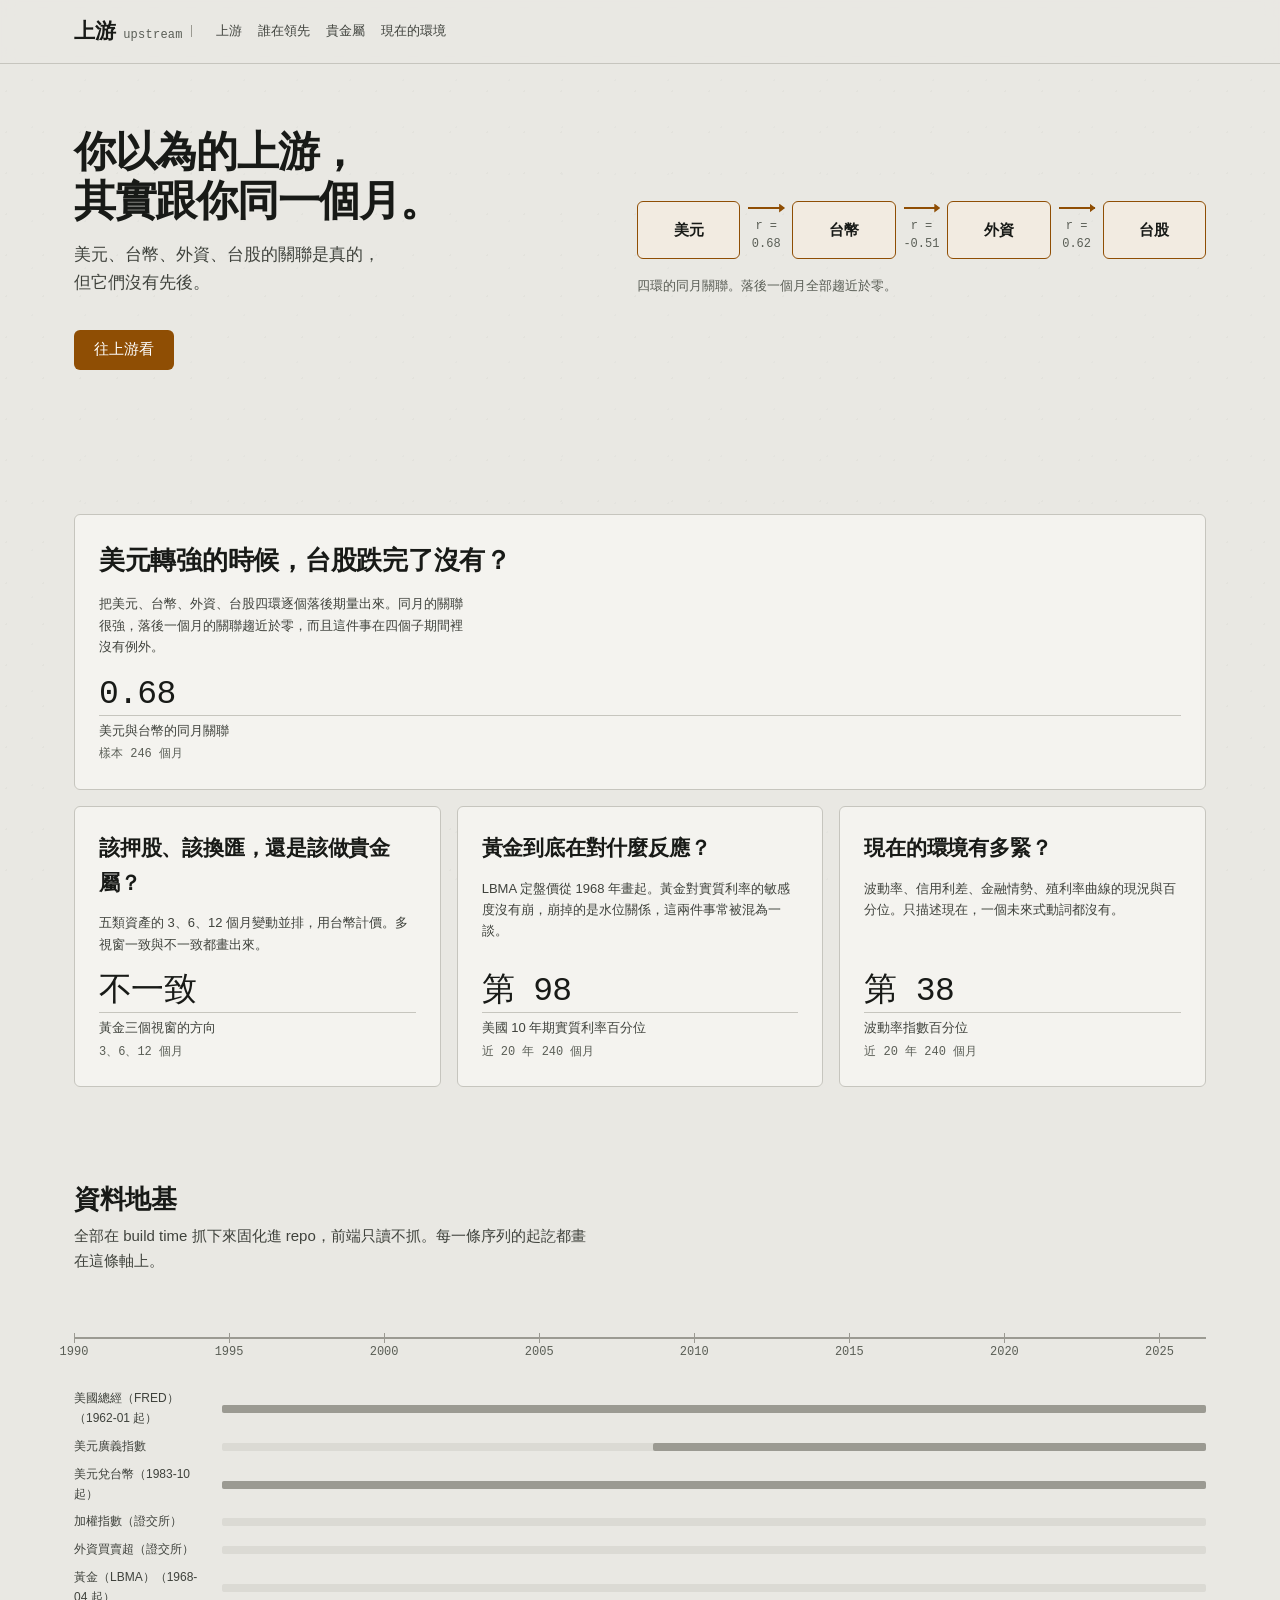
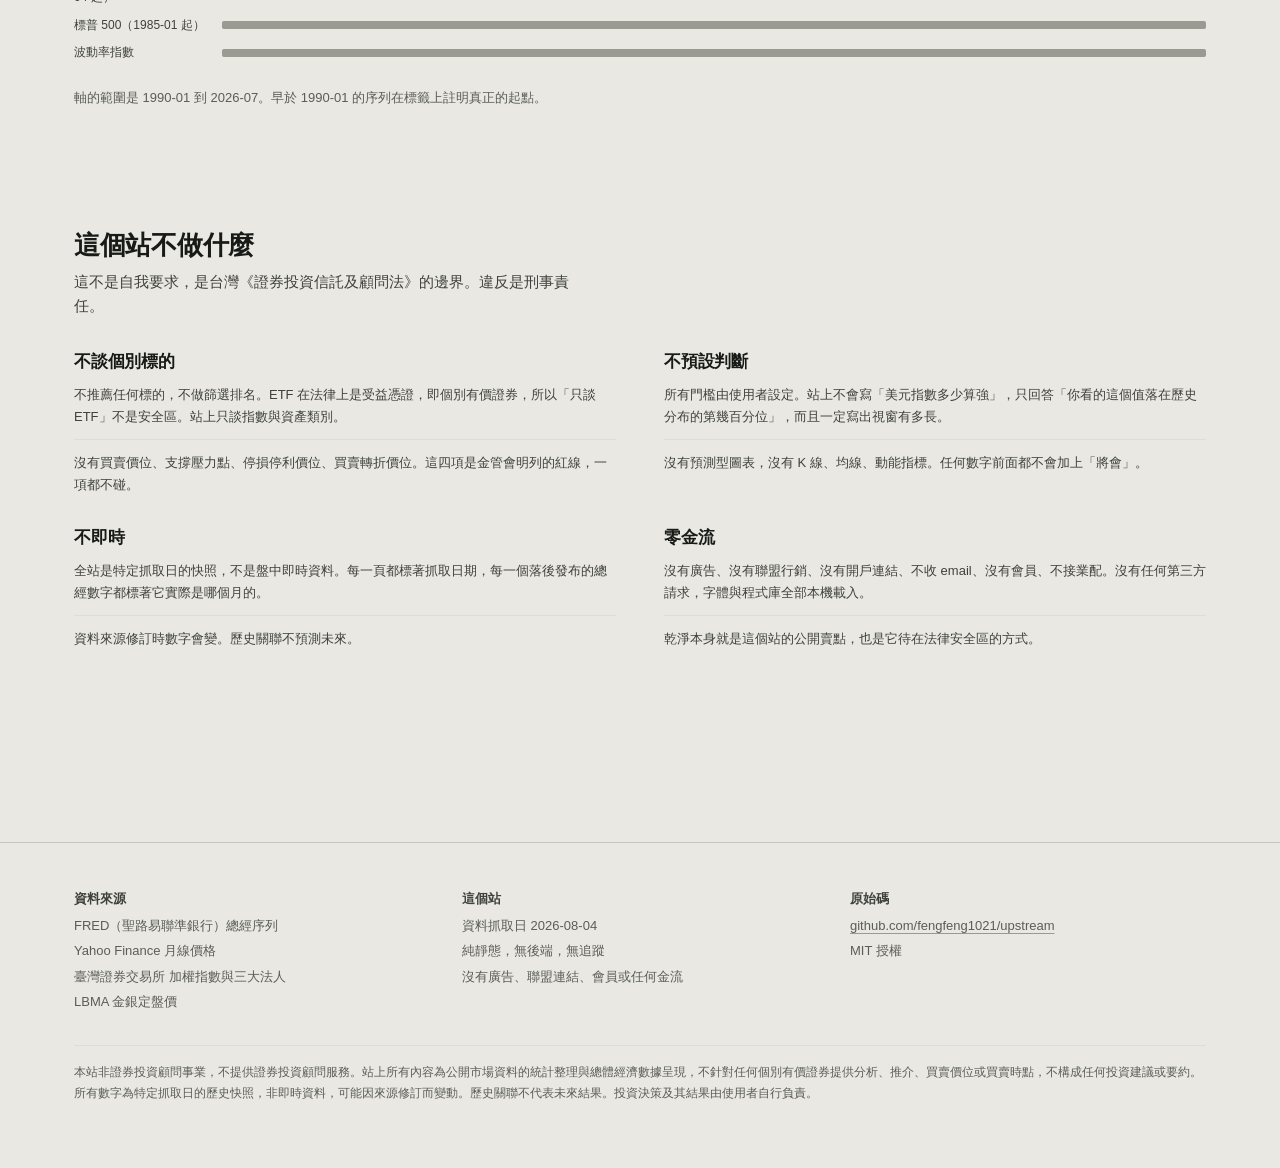
==== index.html @ a477d89d "上游 upstream：把「美元→台幣→外資→台股」這條鏈逐個落後期量出來 散戶每天在講這條因果鏈，但沒有平台把它畫出來過。畫出來之後量到的結果跟直覺相反： 三環的同期關聯都很強且顯著（0.68 / " ====
<!DOCTYPE html>
<html lang="zh-Hant-TW">
<head>
<meta charset="utf-8">
<meta name="viewport" content="width=device-width, initial-scale=1">
<title>上游 · upstream ／ 你以為的上游，其實跟你同一個月</title>
<meta name="description" content="美元、台幣、外資、台股這四環的關聯是真的，但沒有時間差。用 FRED、證交所、LBMA 的公開資料，把每一環逐個落後期量出來。免費、無廣告、無追蹤。">
<link rel="icon" href="favicon.svg" type="image/svg+xml">
<link rel="stylesheet" href="assets/css/tokens.css">
<link rel="stylesheet" href="assets/css/base.css">
<link rel="stylesheet" href="assets/css/components.css">
<link rel="stylesheet" href="assets/css/app.css">
</head>
<body>
<a class="skip-link" href="#main">跳到主要內容</a>
<div id="masthead"></div>

<main id="main">
  <section class="wrap">
    <div class="h-hero__grid">
      <div>
        <h1 class="h-hero__title">你以為的上游，<br>其實跟你同一個月。</h1>
        <p class="h-hero__sub">美元、台幣、外資、台股的關聯是真的，但它們沒有先後。</p>
        <div class="h-hero__cta">
          <a class="u-btn" href="apps/chain/">往上游看</a>
        </div>
      </div>
      <div id="heroChain"></div>
    </div>
  </section>

  <section class="u-sec">
    <div class="wrap">
      <div class="h-bento" id="bento"></div>
    </div>
  </section>

  <section class="u-sec">
    <div class="wrap">
      <div class="u-sec__head">
        <h2 class="u-sec__title">資料地基</h2>
        <p class="u-sec__sub">全部在 build time 抓下來固化進 repo，前端只讀不抓。每一條序列的起訖都畫在這條軸上。</p>
      </div>
      <div class="h-axis u-enter" id="axis"></div>
    </div>
  </section>

  <section class="u-sec">
    <div class="wrap">
      <div class="u-sec__head">
        <h2 class="u-sec__title">這個站不做什麼</h2>
        <p class="u-sec__sub">這不是自我要求，是台灣《證券投資信託及顧問法》的邊界。違反是刑事責任。</p>
      </div>
      <div class="h-rules u-enter">
        <div class="h-rules__group">
          <h3>不談個別標的</h3>
          <p>不推薦任何標的，不做篩選排名。ETF 在法律上是受益憑證，即個別有價證券，所以「只談 ETF」不是安全區。站上只談指數與資產類別。</p>
          <p>沒有買賣價位、支撐壓力點、停損停利價位、買賣轉折價位。這四項是金管會明列的紅線，一項都不碰。</p>
        </div>
        <div class="h-rules__group">
          <h3>不預設判斷</h3>
          <p>所有門檻由使用者設定。站上不會寫「美元指數多少算強」，只回答「你看的這個值落在歷史分布的第幾百分位」，而且一定寫出視窗有多長。</p>
          <p>沒有預測型圖表，沒有 K 線、均線、動能指標。任何數字前面都不會加上「將會」。</p>
        </div>
        <div class="h-rules__group">
          <h3>不即時</h3>
          <p>全站是特定抓取日的快照，不是盤中即時資料。每一頁都標著抓取日期，每一個落後發布的總經數字都標著它實際是哪個月的。</p>
          <p>資料來源修訂時數字會變。歷史關聯不預測未來。</p>
        </div>
        <div class="h-rules__group">
          <h3>零金流</h3>
          <p>沒有廣告、沒有聯盟行銷、沒有開戶連結、不收 email、沒有會員、不接業配。沒有任何第三方請求，字體與程式庫全部本機載入。</p>
          <p>乾淨本身就是這個站的公開賣點，也是它待在法律安全區的方式。</p>
        </div>
      </div>
    </div>
  </section>
</main>

<div id="foot"></div>

<script src="assets/js/vendor/gsap.min.js"></script>
<script src="assets/js/vendor/ScrollTrigger.min.js"></script>
<script type="module" src="assets/js/hub.js"></script>
</body>
</html>
---- assets/css/tokens.css ----
/* 代幣。DESIGN.md §3 的機械化版本。
   所有對比度都用 WCAG 相對亮度算過，數字標在旁邊，不是估的。 */

:root {
  color-scheme: light dark;

  /* 面（乾混凝土） */
  --face:      #E9E8E3;
  --face-2:    #F4F3EF;  /* 抬起的面板 */
  --face-sunk: #DBDAD4;  /* 標尺槽、輸入槽 */

  /* 字 */
  --ink:   #181A17;  /* 對 face 14.28:1 */
  --ink-2: #3F423C;  /* 對 face 8.33:1 */
  --ink-3: #5A5E56;  /* 對 face 5.40:1、face-2 5.97:1、sunk 4.73:1 */

  --rule:        #C6C5BE;  /* 主刻線 */
  --rule-strong: #9B9A92;  /* 長刻線 */
  --rule-faint:  #DEDDD7;  /* 高水位痕 */

  /* 強調（水）。對 face 5.25:1、face-2 5.80:1、sunk 4.60:1；白字壓在上面 6.44:1 */
  --accent:      #8F4E04;
  --accent-hi:   #A75B06;
  --accent-ink:  #FFFFFF;
  --accent-wash: #F0E4D5;

  /* 語意（台灣制：漲紅跌綠）。對 face：up 5.55:1、down 5.38:1 */
  --up:    #B0202A;
  --down:  #0A6B3D;
  --warn:  #8A5300;
  --ghost: #B4B3AB;

  --font-cjk:  "Noto Sans TC", -apple-system, BlinkMacSystemFont, "PingFang TC",
               "Microsoft JhengHei", "Segoe UI", sans-serif;
  --font-mono: "JetBrains Mono", "Roboto Mono", ui-monospace, "SF Mono",
               "Cascadia Mono", Consolas, monospace;

  --t-xs:   0.75rem;
  --t-sm:   0.8125rem;
  --t-base: 0.9375rem;
  --t-md:   1.0625rem;
  --t-lg:   1.3125rem;
  --t-xl:   1.625rem;
  --t-2xl:  2.0625rem;
  --t-3xl:  2.625rem;
  --t-readout: clamp(2.5rem, 7vw, 4.25rem);

  --s-1: 4px;  --s-2: 8px;  --s-3: 12px; --s-4: 16px;
  --s-5: 24px; --s-6: 32px; --s-7: 48px; --s-8: 64px; --s-9: 96px;

  --radius: 6px;    /* 形狀鎖，全站唯一值 */
  --hair: 1px;
  --gauge-w: 28px;
  --tap: 44px;
  --wrap: 1180px;
  --read: 62ch;

  --e-flow: cubic-bezier(0.33, 0, 0.15, 1);
  --e-rise: cubic-bezier(0.22, 1, 0.36, 1);
  --d-fast: 0.18s;
  --d-base: 0.34s;
  --d-slow: 0.6s;
}

@media (prefers-color-scheme: dark) {
  :root {
    --face:      #1A1B18;  /* 濕混凝土 */
    --face-2:    #232420;
    --face-sunk: #111210;

    --ink:   #EFEFEA;  /* 對 face 15.00:1 */
    --ink-2: #B7B9B1;  /* 對 face 8.72:1 */
    --ink-3: #8D9088;  /* 對 face 5.34:1、face-2 4.82:1 */

    --rule:        #33352F;
    --rule-strong: #4F524A;
    --rule-faint:  #262823;

    /* 對 face 8.22:1、face-2 7.42:1；accent-ink 壓在上面 8.40:1 */
    --accent:      #F0A24B;
    --accent-hi:   #FFBC74;
    --accent-ink:  #231604;
    --accent-wash: #3A2A15;

    --up:    #E85C60;  /* 對 face-2 4.56:1 */
    --down:  #34B87A;  /* 對 face-2 6.16:1 */
    --warn:  #D9A23A;
    --ghost: #5C5F57;
  }
}
---- assets/css/base.css ----
/* 基礎層：重置、排版、站頭、頁尾。物件層在 components.css。 */

*, *::before, *::after { box-sizing: border-box; }

html { -webkit-text-size-adjust: 100%; }

body {
  margin: 0;
  background: var(--face);
  color: var(--ink);
  font-family: var(--font-cjk);
  font-size: var(--t-base);
  line-height: 1.65;
  /* 混凝土的骨材質感。極低對比、固定不捲動，只有一層，不吃捲動時的重繪。 */
  background-image:
    radial-gradient(circle at 17% 23%, color-mix(in srgb, var(--ink) 3%, transparent) 0 1px, transparent 1px),
    radial-gradient(circle at 61% 71%, color-mix(in srgb, var(--ink) 2%, transparent) 0 1px, transparent 1px);
  background-size: 37px 41px, 53px 47px;
  background-attachment: fixed;
}

h1, h2, h3, h4 { margin: 0; font-weight: 700; line-height: 1.25; letter-spacing: -0.01em; }
p { margin: 0; }
ul, ol { margin: 0; padding: 0; list-style: none; }

/* 數字一律 mono 且對齊到同一條格線。同一欄的數字必須能直接比大小，
   否則眼睛要重新對焦，那就不是儀器了。 */
.mono, .u-num {
  font-family: var(--font-mono);
  font-variant-numeric: tabular-nums;
  font-feature-settings: "tnum" 1;
}

a { color: inherit; text-decoration-color: var(--rule-strong); text-underline-offset: 3px; }
a:hover { text-decoration-color: var(--accent); }

:focus-visible {
  outline: 2px solid var(--accent);
  outline-offset: 2px;
  border-radius: var(--radius);
}

.wrap { width: 100%; max-width: var(--wrap); margin: 0 auto; padding: 0 var(--s-5); }
@media (max-width: 767px) { .wrap { padding: 0 var(--s-4); } }

.read { max-width: var(--read); }

.skip-link {
  position: absolute; left: var(--s-4); top: calc(var(--s-4) * -4);
  background: var(--accent); color: var(--accent-ink);
  padding: var(--s-2) var(--s-4); border-radius: var(--radius);
  z-index: 50; transition: top var(--d-fast);
}
.skip-link:focus { top: var(--s-4); }

/* ── 站頭 ─────────────────────────────────────────────────────────────────
   桌機 64px 單行。站頭不賣東西：沒有 logo 圖形、沒有 CTA、沒有圖示。 */

.u-masthead {
  position: sticky; top: 0; z-index: 20;
  height: 64px;
  display: flex; align-items: center; gap: var(--s-5);
  background: color-mix(in srgb, var(--face) 92%, transparent);
  backdrop-filter: blur(8px);
  border-bottom: var(--hair) solid var(--rule);
}
.u-masthead__inner {
  width: 100%; max-width: var(--wrap); margin: 0 auto; padding: 0 var(--s-5);
  display: flex; align-items: center; gap: var(--s-5);
}
.u-masthead__brand {
  display: inline-flex; align-items: baseline; gap: var(--s-2);
  font-size: var(--t-lg); font-weight: 900; letter-spacing: -0.02em;
  text-decoration: none; white-space: nowrap;
}
.u-masthead__brand::after {
  content: ""; width: var(--hair); height: 12px; background: var(--rule-strong);
  align-self: center;
}
.u-masthead__latin {
  font-family: var(--font-mono); font-size: var(--t-xs); font-weight: 400;
  color: var(--ink-3); letter-spacing: 0.02em;
}
.u-masthead__nav { display: flex; gap: var(--s-4); flex: 1; min-width: 0; }
.u-masthead__link {
  font-size: var(--t-sm); color: var(--ink-2); text-decoration: none;
  padding: var(--s-2) 0; border-bottom: 2px solid transparent; white-space: nowrap;
}
.u-masthead__link:hover { color: var(--ink); }
.u-masthead__link[aria-current="page"] { color: var(--ink); border-bottom-color: var(--accent); }
.u-masthead__stamp {
  font-family: var(--font-mono); font-size: var(--t-xs); color: var(--ink-3);
  white-space: nowrap; margin-left: auto;
}

@media (max-width: 767px) {
  .u-masthead { height: 56px; }
  .u-masthead__inner { padding: 0 var(--s-4); gap: var(--s-3); }
  .u-masthead__nav {
    overflow-x: auto; scroll-snap-type: x mandatory;
    -ms-overflow-style: none; scrollbar-width: none;
    gap: var(--s-3);
  }
  .u-masthead__nav::-webkit-scrollbar { display: none; }
  .u-masthead__link { scroll-snap-align: start; }
  .u-masthead__stamp { display: none; }
}

/* ── 頁尾 ─────────────────────────────────────────────────────────────── */

.u-foot {
  margin-top: var(--s-9);
  border-top: var(--hair) solid var(--rule);
  padding: var(--s-7) 0 var(--s-8);
  font-size: var(--t-sm); color: var(--ink-3);
}
.u-foot__cols {
  display: grid; grid-template-columns: repeat(3, 1fr); gap: var(--s-6);
}
.u-foot h2 { font-size: var(--t-sm); color: var(--ink-2); margin-bottom: var(--s-2); font-weight: 700; }
.u-foot li + li { margin-top: var(--s-1); }
.u-foot__legal {
  margin-top: var(--s-6); padding-top: var(--s-4);
  border-top: var(--hair) solid var(--rule-faint);
  font-size: var(--t-xs); line-height: 1.75;
}
@media (max-width: 767px) { .u-foot__cols { grid-template-columns: 1fr; gap: var(--s-5); } }

/* 區塊節奏 */
.u-sec { padding: var(--s-9) 0; }
.u-sec + .u-sec { padding-top: 0; }
.u-sec__head { margin-bottom: var(--s-6); }
.u-sec__title { font-size: var(--t-xl); }
.u-sec__sub { margin-top: var(--s-2); color: var(--ink-2); max-width: var(--read); }
@media (max-width: 767px) { .u-sec { padding: var(--s-7) 0; } }

/* 進場動效的初始態。JS 沒跑（或 GSAP 載入失敗）時，這些內容必須照樣看得見，
   所以初始態寫在 .js-anim 底下，由 JS 自己加上去。 */
.js-anim .u-enter { opacity: 0; }
@media (prefers-reduced-motion: reduce) {
  .js-anim .u-enter { opacity: 1; }
}
---- assets/css/components.css ----
/* 物件層。DESIGN.md §4 的機械化版本，一個物件一個區塊，順序與文件相同。 */

/* ── 4.2 .u-gauge 水位標尺 ────────────────────────────────────────────────
   招牌元素。痕跡是資料不是裝飾：每一道橫線是一個真實的歷史觀測，
   疏密就是分布密度。240 個觀測不生 240 個 div，痕跡走 <canvas>。 */

.u-gauge { display: flex; gap: var(--s-3); align-items: stretch; }

.u-gauge__well {
  position: relative;
  width: var(--gauge-w);
  flex: none;
  background: var(--face-sunk);
  border: var(--hair) solid var(--rule);
  border-radius: var(--radius);
  overflow: hidden;
}
.u-gauge--sm .u-gauge__well { height: 64px; }
.u-gauge--md .u-gauge__well { height: 140px; }
.u-gauge--lg .u-gauge__well { height: 260px; width: 40px; }

.u-gauge__marks { position: absolute; inset: 0; width: 100%; height: 100%; display: block; }

/* 現在的水位。左端的實心三角用 clip-path 畫，不是 SVG 圖示。 */
.u-gauge__now {
  position: absolute; left: -3px; right: -3px;
  height: 3px; background: var(--accent);
  transform-origin: center;
}
.u-gauge__now::before {
  content: ""; position: absolute; left: 0; top: 50%;
  width: 5px; height: 9px; margin-top: -4.5px;
  background: var(--accent);
  clip-path: polygon(0 0, 100% 50%, 0 100%);
}
.u-gauge:hover .u-gauge__now,
.u-gauge:focus-within .u-gauge__now { background: var(--accent-hi); }
.u-gauge:hover .u-gauge__now::before,
.u-gauge:focus-within .u-gauge__now::before { background: var(--accent-hi); }

/* 視窗不一致時畫第二條。虛線，因為它是「另一個口徑」而不是另一個值。 */
.u-gauge__now--alt {
  height: 0; border-top: 2px dashed var(--accent);
  background: none; opacity: 0.75;
}
.u-gauge__now--alt::before { display: none; }

.u-gauge__label { display: flex; flex-direction: column; justify-content: center; min-width: 0; }
.u-gauge__value {
  font-family: var(--font-mono); font-variant-numeric: tabular-nums;
  font-size: var(--t-lg); font-weight: 500; line-height: 1.2;
}
.u-gauge__unit { font-size: var(--t-sm); color: var(--ink-2); margin-left: 2px; }
.u-gauge__name { font-size: var(--t-sm); color: var(--ink-2); margin-top: 2px; }
/* 第二行永遠存在：百分位一定跟視窗寫在一起（DESIGN.md §1.3 元件契約）。 */
.u-gauge__pct {
  font-family: var(--font-mono); font-size: var(--t-xs); color: var(--ink-3);
  margin-top: 2px; line-height: 1.5;
}
.u-gauge__short { font-size: var(--t-xs); color: var(--ink-3); line-height: 1.55; }

/* ── 4.3 .u-chain 傳導鏈 ──────────────────────────────────────────────── */

/* 四個節點交錯三條連線＝七欄。模板寫在 CSS 而不是由 JS 設 inline style，
   否則 inline 會蓋掉下面的手機斷點，鏈就永遠轉不成垂直。 */
.u-chain {
  display: grid;
  grid-template-columns:
    minmax(0, 1fr) minmax(48px, 0.5fr)
    minmax(0, 1fr) minmax(48px, 0.5fr)
    minmax(0, 1fr) minmax(48px, 0.5fr)
    minmax(0, 1fr);
  gap: 0;
  align-items: start;
}
.u-chain__node {
  position: relative;
  padding: var(--s-4);
  background: var(--face-2);
  border: var(--hair) solid var(--rule);
  border-radius: var(--radius);
  transition: border-color var(--d-fast), background var(--d-fast);
}
.u-chain__node[data-active="true"] {
  border-color: var(--accent);
  background: color-mix(in srgb, var(--accent-wash) 55%, var(--face-2));
}
.u-chain__title { font-size: var(--t-sm); font-weight: 700; margin-bottom: var(--s-3); }
.u-chain__note { font-size: var(--t-xs); color: var(--ink-3); margin-top: var(--s-2); line-height: 1.5; }

/* 連線。實線＝同期關聯顯著；虛線＝這段期間量不到。
   斷線不是錯誤狀態，它跟通的線同樣顯眼、同樣字級。 */
.u-chain__link {
  position: relative;
  align-self: center;
  min-height: 2px;
  display: flex; flex-direction: column; align-items: center; justify-content: center;
  padding: 0 var(--s-2);
}
.u-chain__wire {
  position: relative; width: 100%; height: 2px; background: var(--rule-strong);
}
.u-chain__link[data-weak="true"] .u-chain__wire {
  height: 0; background: none; border-top: 2px dashed var(--ghost);
}
.u-chain__wire::after {
  content: ""; position: absolute; right: -1px; top: 50%;
  width: 6px; height: 9px; margin-top: -4.5px; background: var(--rule-strong);
  clip-path: polygon(0 0, 100% 50%, 0 100%);
}
.u-chain__link[data-weak="true"] .u-chain__wire::after { background: var(--ghost); }
/* 通電：整條線在「同時亮」模式下一起變成 accent */
.u-chain__wire[data-live="true"] { background: var(--accent); }
.u-chain__wire[data-live="true"]::after { background: var(--accent); }

/* 光點。只動 transform，不動 left。 */
.u-chain__spark {
  position: absolute; left: 0; top: 50%;
  width: 8px; height: 8px; margin-top: -4px; margin-left: -4px;
  background: var(--accent); border-radius: var(--radius);
  opacity: 0;
}
.u-chain__meta {
  font-family: var(--font-mono); font-size: var(--t-xs); color: var(--ink-3);
  margin-top: var(--s-2); text-align: center; line-height: 1.5;
}
.u-chain__link[data-weak="true"] .u-chain__meta { color: var(--ink-2); }

/* 手機：水平四節點轉成垂直。水本來就往下流，這個轉向是免費的。 */
@media (max-width: 767px) {
  .u-chain { grid-template-columns: 1fr; }
  .u-chain__link { min-height: 56px; padding: var(--s-2) 0; width: 100%; }
  .u-chain__wire { width: 2px; height: 100%; min-height: 40px; }
  .u-chain__link[data-weak="true"] .u-chain__wire {
    width: 0; height: 100%; border-top: none; border-left: 2px dashed var(--ghost);
  }
  .u-chain__wire::after {
    right: auto; bottom: -1px; top: auto; left: 50%;
    width: 9px; height: 6px; margin: 0 0 0 -4.5px;
    clip-path: polygon(0 0, 100% 0, 50% 100%);
  }
}

/* ── 4.4 .u-readout 讀數 ──────────────────────────────────────────────── */

.u-readout { display: flex; flex-direction: column; gap: var(--s-2); }
.u-readout__row { display: flex; align-items: baseline; gap: var(--s-2); width: fit-content; }
.u-readout__num {
  font-family: var(--font-mono); font-variant-numeric: tabular-nums;
  font-size: var(--t-readout); font-weight: 500; line-height: 1; letter-spacing: -0.02em;
}
.u-readout__unit { font-size: var(--t-lg); color: var(--ink-2); }
.u-readout__rule { height: var(--hair); background: var(--rule); width: 100%; }
.u-readout__what { font-size: var(--t-sm); color: var(--ink-2); }
/* 第二行是樣本數與資料月份，不可省略。 */
.u-readout__basis { font-family: var(--font-mono); font-size: var(--t-xs); color: var(--ink-3); }
.is-up { color: var(--up); }
.is-down { color: var(--down); }

/* ── 4.5 .u-windows 多視窗比對 ───────────────────────────────────────────
   三個視窗共用同一條基線與同一把尺，否則不能並排比較。 */

.u-windows { display: flex; flex-direction: column; gap: var(--s-3); }
.u-windows__row { display: grid; grid-template-columns: 4.5rem 1fr; gap: var(--s-3); align-items: center; }
.u-windows__lab { font-family: var(--font-mono); font-size: var(--t-xs); color: var(--ink-3); }
.u-windows__track {
  position: relative; height: 14px; background: var(--face-sunk);
  border-radius: var(--radius); overflow: hidden;
}
/* 中線＝0%。長條從中線往左（跌）或往右（漲）長。
   不畫填滿的進度條軌道：這是有正負的變動量，不是進度。 */
.u-windows__zero {
  position: absolute; left: 50%; top: 0; bottom: 0; width: var(--hair);
  background: var(--rule-strong);
}
.u-windows__bar {
  position: absolute; top: 3px; bottom: 3px;
  border-radius: 2px; transform-origin: left center;
}
.u-windows__bar[data-dir="up"] { background: var(--up); }
.u-windows__bar[data-dir="down"] { background: var(--down); }
.u-windows__val {
  font-family: var(--font-mono); font-variant-numeric: tabular-nums;
  font-size: var(--t-sm); text-align: right; min-width: 4.5rem;
}
.u-windows__verdict { font-size: var(--t-sm); color: var(--ink-2); margin-top: var(--s-1); }

/* ── 4.6 .u-dial 參數旋鈕 ─────────────────────────────────────────────── */

.u-dial { display: flex; flex-direction: column; gap: var(--s-2); }
.u-dial__lab { font-size: var(--t-sm); color: var(--ink-2); }
.u-dial__opts {
  display: flex; flex-wrap: wrap; gap: var(--s-1);
  background: var(--face-sunk); padding: var(--s-1);
  border-radius: var(--radius); width: fit-content;
}
.u-dial__opt {
  font-family: var(--font-mono); font-size: var(--t-sm);
  padding: var(--s-2) var(--s-3); min-height: 32px;
  background: none; border: none; border-radius: var(--radius);
  color: var(--ink-2); cursor: pointer; white-space: nowrap;
}
.u-dial__opt:hover { color: var(--ink); }
.u-dial__opt[aria-pressed="true"] { background: var(--accent); color: var(--accent-ink); }
.u-dial__opt[aria-disabled="true"] { color: var(--ghost); cursor: not-allowed; }
.u-dial__note { font-size: var(--t-xs); color: var(--ink-3); }

/* ── 4.7 .u-verdict 判讀 ──────────────────────────────────────────────── */

.u-verdict {
  display: flex; flex-direction: column; gap: var(--s-3);
  padding: var(--s-5); background: var(--face-2);
  border: var(--hair) solid var(--rule); border-radius: var(--radius);
}
.u-verdict__line { font-size: var(--t-md); line-height: 1.7; }
.u-verdict__tag { color: var(--ink-3); font-weight: 700; }
/* 【邊界】永遠存在，不可被使用者關閉。 */
.u-verdict__line--edge { font-size: var(--t-sm); color: var(--ink-3); line-height: 1.65; }

/* ── 4.8 .u-datestamp 抓取日戳 ───────────────────────────────────────── */

.u-datestamp {
  display: inline-flex; align-items: center; gap: var(--s-2);
  font-family: var(--font-mono); font-size: var(--t-xs); color: var(--ink-3);
}
.u-datestamp::before { content: ""; width: 8px; height: var(--hair); background: var(--rule-strong); }

/* ── 4.9 狀態組 ──────────────────────────────────────────────────────── */

.u-skel { background: var(--face-sunk); border-radius: var(--radius); }
.u-error {
  border-left: 3px solid var(--warn); padding: var(--s-4) var(--s-5);
  background: var(--face-2); border-radius: var(--radius);
}
.u-error h2 { font-size: var(--t-md); margin-bottom: var(--s-2); }
.u-note { font-size: var(--t-sm); color: var(--ink-3); line-height: 1.7; }
.u-stale { color: var(--warn); }

/* ── 4.10 按鈕 ───────────────────────────────────────────────────────── */

.u-btn {
  display: inline-flex; align-items: center; justify-content: center;
  height: 40px; padding: 0 20px;
  background: var(--accent); color: var(--accent-ink);
  border: none; border-radius: var(--radius);
  font-family: var(--font-cjk); font-size: var(--t-base); font-weight: 500;
  cursor: pointer; text-decoration: none; white-space: nowrap;
}
.u-btn:hover { background: var(--accent-hi); }
.u-btn:active { transform: translateY(1px); }
.u-btn--ghost {
  background: none; color: var(--ink);
  border: var(--hair) solid var(--rule-strong);
}
.u-btn--ghost:hover { background: var(--face-2); border-color: var(--ink-3); }

/* 兩段切換。這是工具 1 的產品本體，所以尺寸跟主按鈕同級，不是小開關。 */
.u-switch {
  display: inline-flex; gap: var(--s-1);
  background: var(--face-sunk); padding: var(--s-1); border-radius: var(--radius);
}
.u-switch__opt {
  height: 40px; padding: 0 var(--s-5);
  background: none; border: none; border-radius: var(--radius);
  font-family: var(--font-cjk); font-size: var(--t-base); font-weight: 500;
  color: var(--ink-2); cursor: pointer; white-space: nowrap;
}
.u-switch__opt[aria-pressed="true"] { background: var(--accent); color: var(--accent-ink); }
.u-switch__opt:not([aria-pressed="true"]):hover { color: var(--ink); }

/* ── 面板與表格 ─────────────────────────────────────────────────────── */

.u-panel {
  background: var(--face-2);
  border: var(--hair) solid var(--rule);
  border-radius: var(--radius);
  padding: var(--s-5);
}
.u-panel__head {
  display: flex; align-items: baseline; justify-content: space-between;
  gap: var(--s-3); margin-bottom: var(--s-4);
}
.u-panel__title { font-size: var(--t-md); font-weight: 700; }

/* 關聯矩陣。落後期的欄位是這一頁的主角，不會因為不好看就藏起來。 */
.u-matrix { width: 100%; border-collapse: collapse; font-family: var(--font-mono); font-size: var(--t-sm); }
.u-matrix th, .u-matrix td { padding: var(--s-2) var(--s-3); text-align: right; white-space: nowrap; }
.u-matrix th:first-child, .u-matrix td:first-child { text-align: left; font-family: var(--font-cjk); }
.u-matrix thead th {
  font-weight: 500; color: var(--ink-3); font-size: var(--t-xs);
  border-bottom: var(--hair) solid var(--rule);
}
.u-matrix tbody tr + tr td { border-top: var(--hair) solid var(--rule-faint); }
.u-matrix td[data-sig="true"] { color: var(--ink); font-weight: 500; }
.u-matrix td[data-sig="false"] { color: var(--ink-3); }
.u-matrix col[data-hl="true"], .u-matrix td[data-hl="true"], .u-matrix th[data-hl="true"] {
  background: color-mix(in srgb, var(--accent-wash) 60%, transparent);
}
.u-matrix__wrap { overflow-x: auto; }

@media (max-width: 767px) {
  .u-panel { padding: var(--s-4); }
  .u-windows__row { grid-template-columns: 3.5rem 1fr; }
}
---- assets/css/app.css ----
/* 各工具頁的版面。物件本身在 components.css，這裡只放「這些物件怎麼排」。 */

/* 首屏。左文右戳，非置中（taste 反置中偏誤）。文字元素三個：標題、副標、資料日。 */
.a-hero { padding-top: var(--s-7); }
.a-hero__grid {
  display: grid; grid-template-columns: minmax(0, 1fr) auto;
  gap: var(--s-5); align-items: start;
}
.a-hero__title {
  font-size: clamp(1.9rem, 5vw, var(--t-3xl));
  letter-spacing: -0.03em; line-height: 1.18;
}
.a-hero__sub { margin-top: var(--s-4); color: var(--ink-2); font-size: var(--t-md); }
.a-hero__stamp { padding-top: var(--s-2); }
@media (max-width: 767px) {
  .a-hero__grid { grid-template-columns: 1fr; }
  .a-hero__stamp { padding-top: 0; }
}

/* 鏈的節點讀數 */
.a-chain__val { font-size: var(--t-xl); font-weight: 500; line-height: 1.2; }

/* 切換列。這是工具 1 的產品本體，所以它自己一行、置左、跟主按鈕同尺寸。 */
.a-switchbar {
  margin-top: var(--s-6);
  display: flex; flex-wrap: wrap; align-items: center; gap: var(--s-4);
}
.a-switchbar__note { color: var(--ink-2); font-size: var(--t-sm); max-width: 46ch; }

/* 兩欄：主件在左、控制與判讀在右。行動版塌成單欄。 */
.a-two {
  display: grid; grid-template-columns: minmax(0, 1.55fr) minmax(0, 1fr);
  gap: var(--s-6); align-items: start;
}
.a-side { display: flex; flex-direction: column; gap: var(--s-5); }
@media (max-width: 1023px) { .a-two { grid-template-columns: 1fr; } }

/* 四環水位。四格等寬，行動版兩欄再塌成一欄。 */
.a-levels {
  display: grid; grid-template-columns: repeat(4, minmax(0, 1fr)); gap: var(--s-5);
}
.a-level {
  padding: var(--s-4);
  background: var(--face-2);
  border: var(--hair) solid var(--rule);
  border-radius: var(--radius);
}
.a-level__name { font-size: var(--t-sm); color: var(--ink-2); margin-bottom: var(--s-3); font-weight: 500; }
@media (max-width: 1023px) { .a-levels { grid-template-columns: repeat(2, minmax(0, 1fr)); } }
@media (max-width: 560px) { .a-levels { grid-template-columns: 1fr; } }

/* 中樞：不對稱 bento，恰好 4 格（1 大 + 3 小）。格數等於內容數，沒有空格。 */
.h-bento {
  display: grid; gap: var(--s-4);
  grid-template-columns: repeat(3, minmax(0, 1fr));
}
.h-bento__cell {
  display: flex; flex-direction: column; gap: var(--s-3);
  padding: var(--s-5);
  background: var(--face-2);
  border: var(--hair) solid var(--rule);
  border-radius: var(--radius);
  text-decoration: none;
}
.h-bento__cell:hover { border-color: var(--ink-3); }
.h-bento__cell:first-child { grid-column: span 3; }
.h-bento__q { font-size: var(--t-lg); font-weight: 700; letter-spacing: -0.01em; }
.h-bento__cell:first-child .h-bento__q { font-size: var(--t-xl); }
.h-bento__body { color: var(--ink-2); font-size: var(--t-sm); max-width: 52ch; }
/* 中樞的讀數是佐證不是主角，所以降到 --t-2xl。
   工具頁裡的 .u-readout 才用 --t-readout（那裡它是儀器的臉）。 */
.h-bento__read { margin-top: auto; padding-top: var(--s-2); }
.h-bento__read .u-readout__num { font-size: var(--t-2xl); }
.h-bento__read .u-readout { gap: var(--s-1); }
@media (max-width: 900px) {
  .h-bento { grid-template-columns: 1fr; }
  .h-bento__cell:first-child { grid-column: span 1; }
}

/* 中樞首屏：左文右鏈。
   不用 min-height: 100dvh 撐滿：桌機上那樣會在內容底下留一大塊死白，
   讀者第一眼看到的是空氣而不是東西。改成內容自然高度加上一段留白，
   375×667 仍然要能完整看到標題、副標與 CTA（§8）。 */
.h-hero__grid {
  display: grid; grid-template-columns: minmax(0, 0.95fr) minmax(0, 1.05fr);
  gap: var(--s-7); align-items: center;
  padding: var(--s-8) 0 var(--s-7);
}
.h-hero__title { font-size: clamp(2rem, 5.4vw, var(--t-3xl)); letter-spacing: -0.03em; line-height: 1.16; }
.h-hero__sub { margin-top: var(--s-4); color: var(--ink-2); font-size: var(--t-md); max-width: 34ch; }
.h-hero__cta { margin-top: var(--s-6); display: flex; gap: var(--s-3); flex-wrap: wrap; }
@media (max-width: 900px) {
  .h-hero__grid { grid-template-columns: 1fr; min-height: 0; gap: var(--s-6); padding-top: var(--s-4); }
}

/* 資料地基：滿版單軌時間尺 */
.h-axis { position: relative; padding: var(--s-6) 0 var(--s-5); }
.h-axis__line { height: 2px; background: var(--rule-strong); position: relative; }
.h-axis__tick { position: absolute; top: -4px; width: var(--hair); height: 10px; background: var(--rule-strong); }
.h-axis__labs { position: relative; height: 18px; }
.h-axis__lab {
  position: absolute; top: 4px; transform: translateX(-50%);
  font-family: var(--font-mono); font-size: var(--t-xs); color: var(--ink-3); white-space: nowrap;
}
.h-axis__rows { margin-top: var(--s-6); display: flex; flex-direction: column; gap: var(--s-2); }
.h-axis__row { display: grid; grid-template-columns: 8.5rem 1fr; gap: var(--s-3); align-items: center; }
.h-axis__name { font-size: var(--t-xs); color: var(--ink-2); }
.h-axis__bar { position: relative; height: 8px; background: var(--face-sunk); border-radius: 2px; }
.h-axis__span { position: absolute; top: 0; bottom: 0; background: var(--rule-strong); border-radius: 2px; }
@media (max-width: 767px) { .h-axis__row { grid-template-columns: 6rem 1fr; } }

/* 不做什麼：兩欄分組，稀疏分隔 */
.h-rules { display: grid; grid-template-columns: repeat(2, minmax(0, 1fr)); gap: var(--s-6) var(--s-7); }
.h-rules__group + .h-rules__group { }
.h-rules__group h3 { font-size: var(--t-md); margin-bottom: var(--s-3); }
.h-rules__group p { color: var(--ink-2); font-size: var(--t-sm); }
.h-rules__group p + p { margin-top: var(--s-3); padding-top: var(--s-3); border-top: var(--hair) solid var(--rule-faint); }
@media (max-width: 767px) { .h-rules { grid-template-columns: 1fr; gap: var(--s-5); } }

/* 中樞首屏的鏈。不放讀數：首屏要講的是「它們一起動」的形狀，不是數字。 */
.h-chain .u-chain__node { padding: var(--s-4) var(--s-3); text-align: center; }
.h-chain .u-chain__title { margin-bottom: 0; font-size: var(--t-base); }
.h-chain__cap { margin-top: var(--s-4); font-size: var(--t-sm); color: var(--ink-3); }
@media (max-width: 767px) {
  .h-chain .u-chain__node { padding: var(--s-3); }
}

/* 工具 2 ／ 誰在領先 */
.a-controls { margin-bottom: var(--s-6); }
.a-board { display: flex; flex-direction: column; gap: var(--s-7); }
.a-group__head { margin-bottom: var(--s-4); padding-bottom: var(--s-3); border-bottom: var(--hair) solid var(--rule); }
.a-group__name { font-size: var(--t-lg); }
.a-group__role { margin-top: var(--s-1); color: var(--ink-3); font-size: var(--t-sm); max-width: var(--read); }
.a-group__list { display: grid; grid-template-columns: repeat(2, minmax(0, 1fr)); gap: var(--s-5) var(--s-7); }
.a-asset__head { display: flex; align-items: baseline; justify-content: space-between; gap: var(--s-3); margin-bottom: var(--s-2); }
.a-asset__name { font-size: var(--t-base); font-weight: 500; }
.a-asset__flag { font-size: var(--t-xs); color: var(--ink-3); font-family: var(--font-mono); }
.a-asset__flag.is-agree { color: var(--ink-2); }
@media (max-width: 900px) { .a-group__list { grid-template-columns: 1fr; gap: var(--s-5); } }

/* 工具 3 ／ 貴金屬 */
.a-scatter { width: 100%; display: block; border-radius: var(--radius); background: var(--face-sunk); }
.u-matrix tr[data-cur="true"] td { background: color-mix(in srgb, var(--accent-wash) 55%, transparent); }

/* 工具 4 ／ 現在的環境 */
.a-notes { margin-top: var(--s-6); display: grid; grid-template-columns: repeat(4, minmax(0,1fr)); gap: var(--s-5); }
.a-note__name { font-size: var(--t-sm); font-weight: 700; margin-bottom: var(--s-2); }
@media (max-width: 1023px) { .a-notes { grid-template-columns: repeat(2, minmax(0,1fr)); } }
@media (max-width: 560px) { .a-notes { grid-template-columns: 1fr; } }
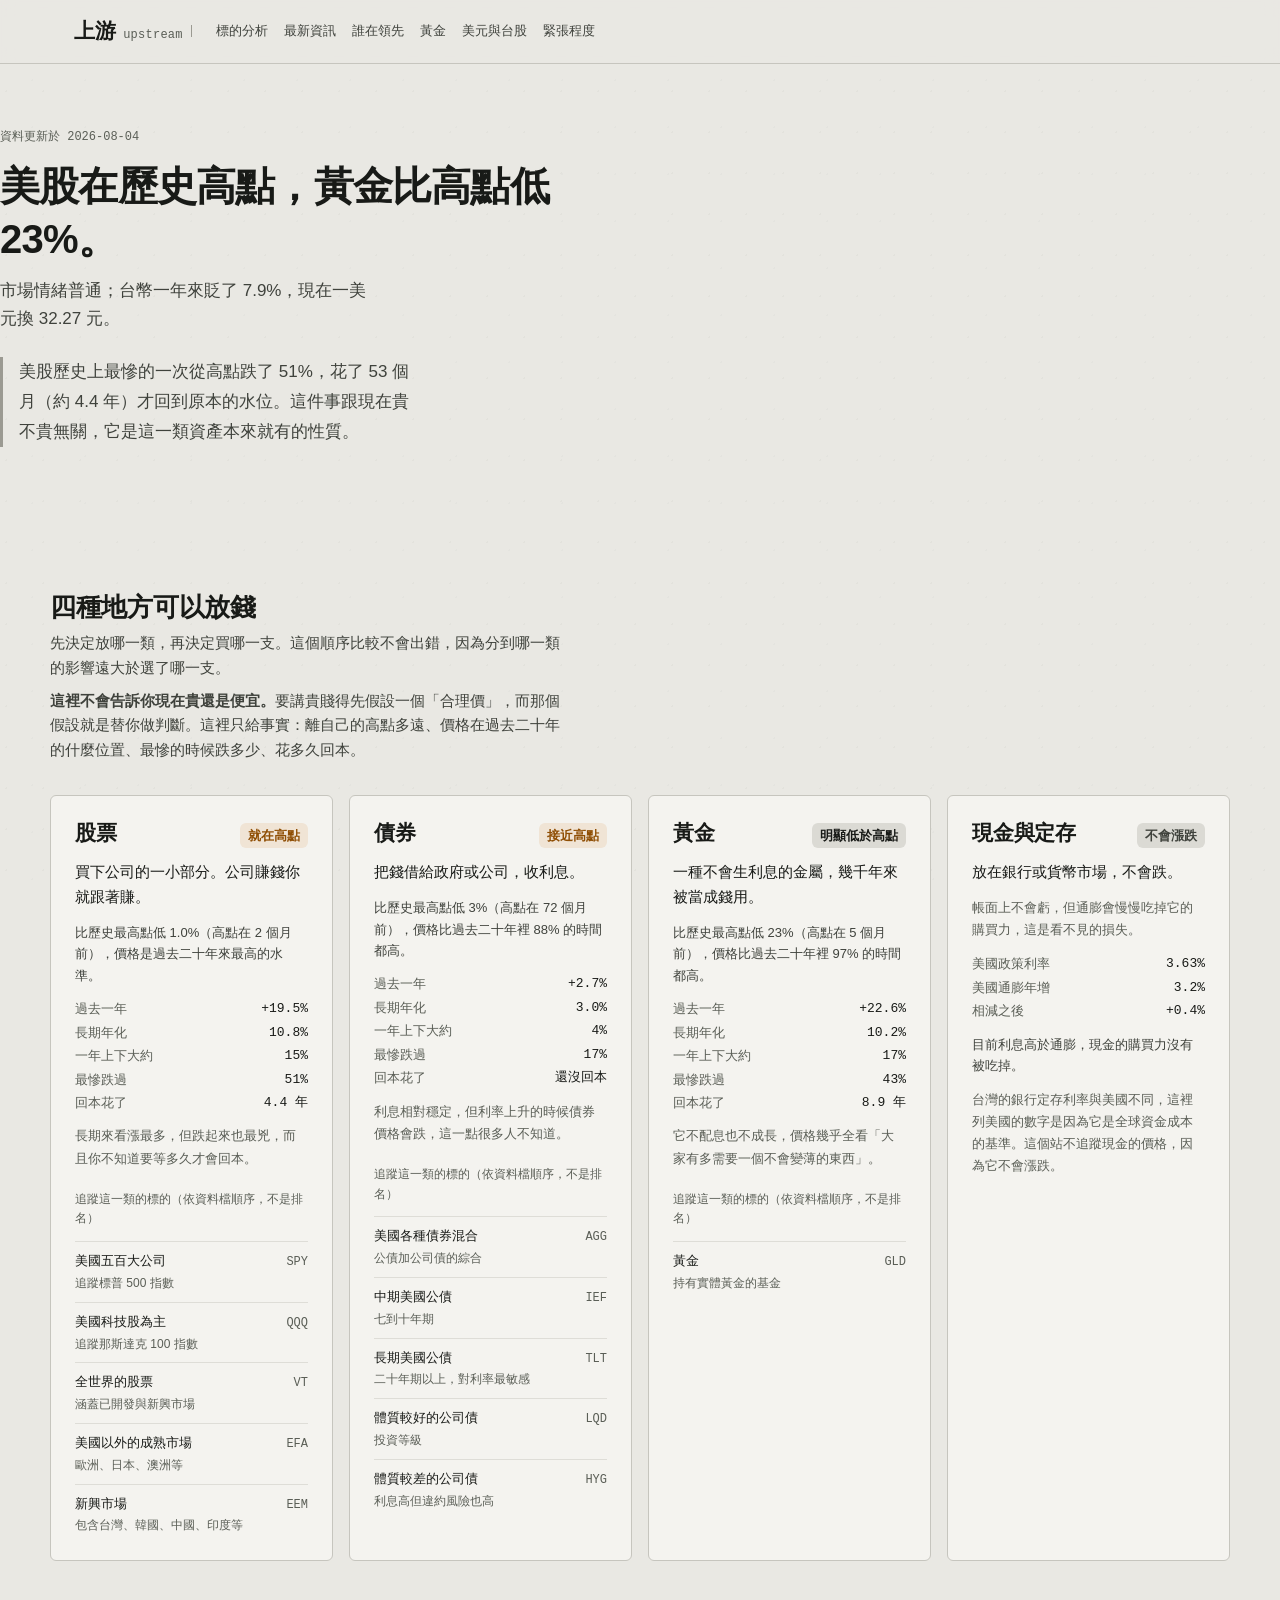
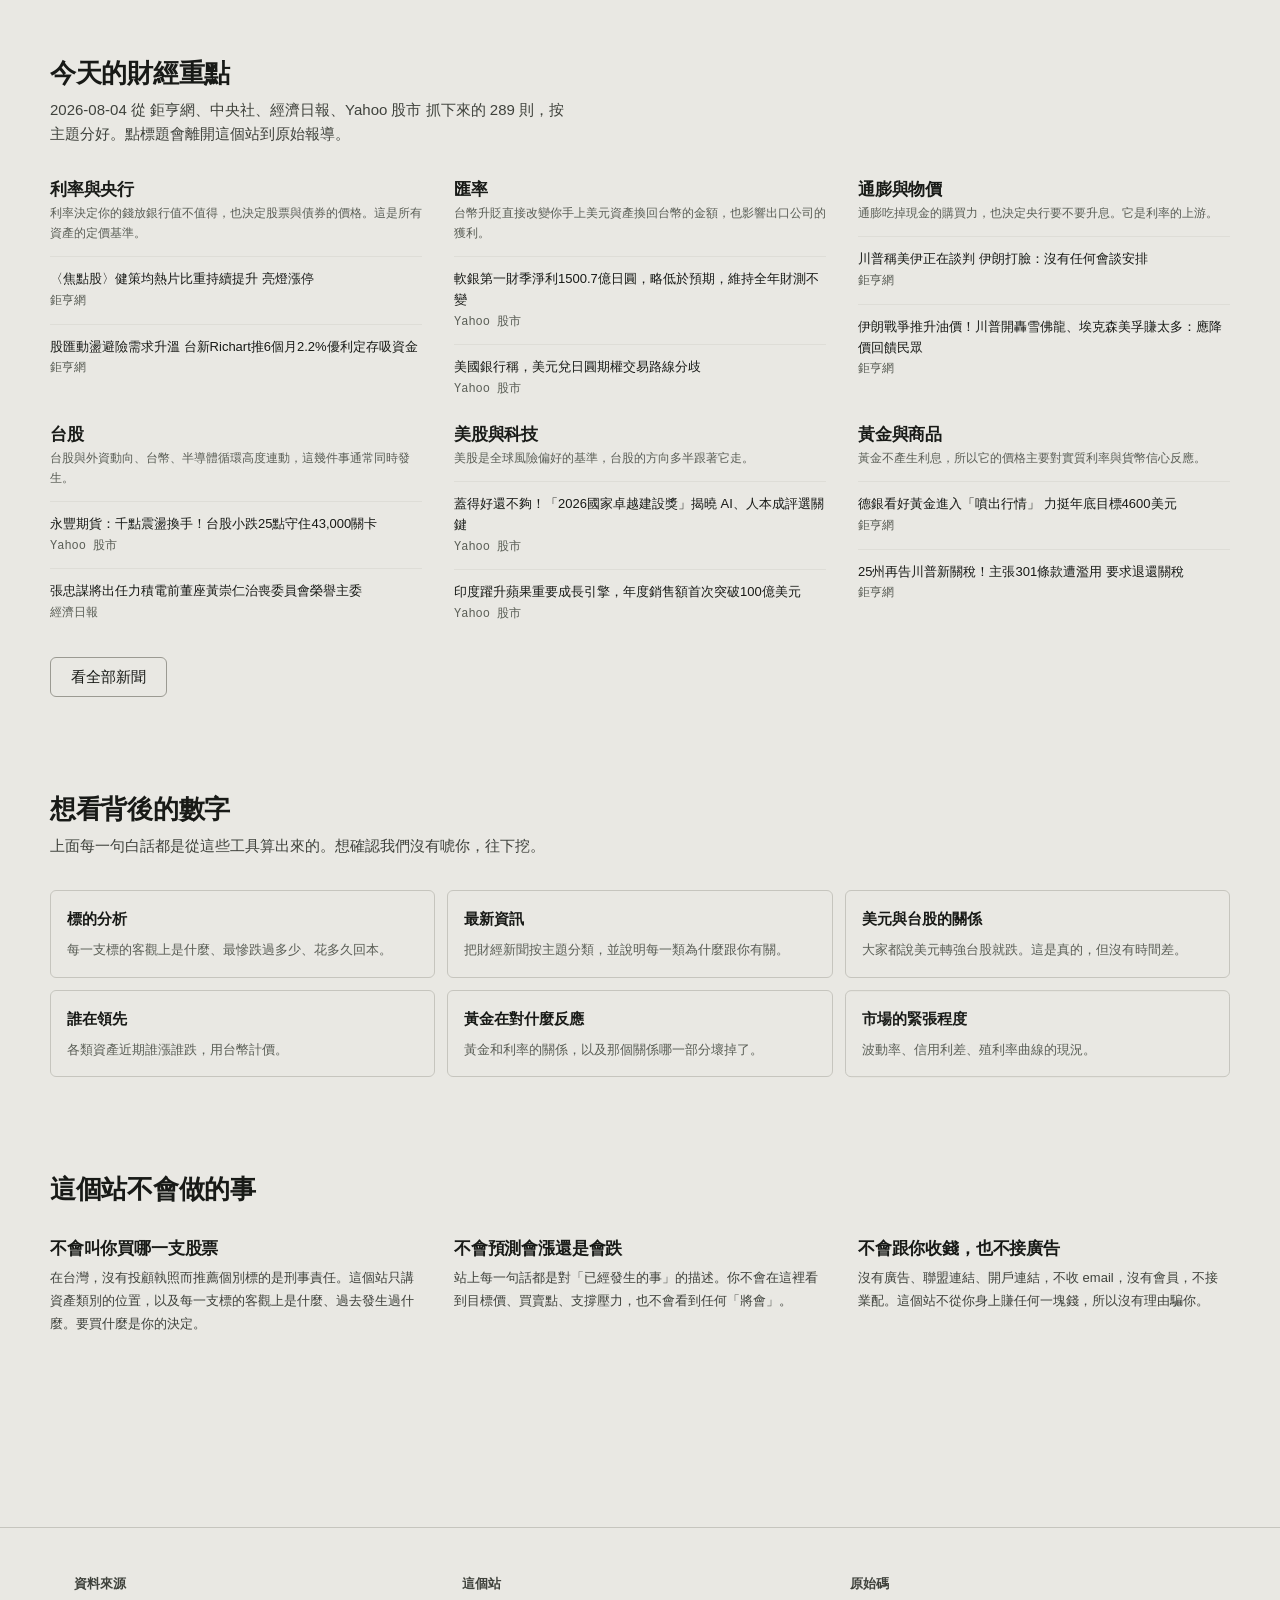
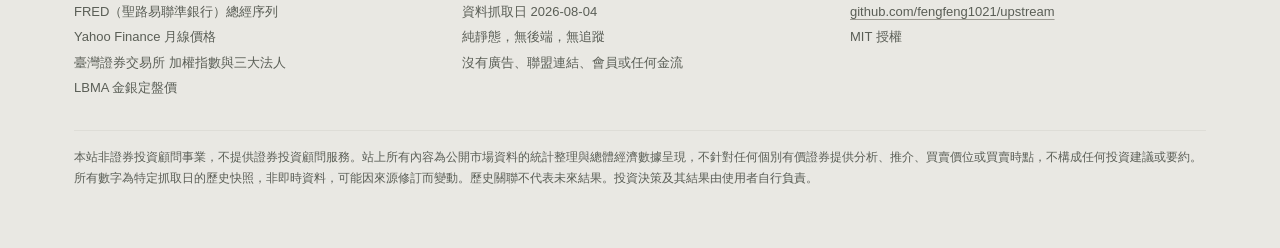
==== commit 1ea564b3: "改成新手看得懂的東西：白話在前，數據退到後面 原本的問題是把方法論的嚴謹直接做成介面。新手打開首頁看到的是相關係數矩陣， 那是研究報告不是產品。整個呈現層重做：  - 首頁改成「現在」：一行白話結論 " ====
--- a/index.html
+++ b/index.html
@@ -3,8 +3,8 @@
 <head>
 <meta charset="utf-8">
 <meta name="viewport" content="width=device-width, initial-scale=1">
-<title>上游 · upstream ／ 你以為的上游，其實跟你同一個月</title>
-<meta name="description" content="美元、台幣、外資、台股這四環的關聯是真的，但沒有時間差。用 FRED、證交所、LBMA 的公開資料，把每一環逐個落後期量出來。免費、無廣告、無追蹤。">
+<title>上游 ／ 現在的市場，一頁看懂</title>
+<meta name="description" content="用白話講清楚現在股票、債券、黃金、現金各在什麼位置，加上今天的財經重點。給新手看的，不需要任何背景知識。免費、無廣告、無追蹤。">
 <link rel="icon" href="favicon.svg" type="image/svg+xml">
 <link rel="stylesheet" href="assets/css/tokens.css">
 <link rel="stylesheet" href="assets/css/base.css">
@@ -16,62 +16,55 @@
 <div id="masthead"></div>
 
 <main id="main">
-  <section class="wrap">
-    <div class="h-hero__grid">
-      <div>
-        <h1 class="h-hero__title">你以為的上游，<br>其實跟你同一個月。</h1>
-        <p class="h-hero__sub">美元、台幣、外資、台股的關聯是真的，但它們沒有先後。</p>
-        <div class="h-hero__cta">
-          <a class="u-btn" href="apps/chain/">往上游看</a>
-        </div>
-      </div>
-      <div id="heroChain"></div>
-    </div>
+  <section class="wrap n-top">
+    <p class="n-today" id="today"></p>
+    <h1 class="n-headline" id="headline">讀取中</h1>
+    <p class="n-subline" id="subline"></p>
+    <p class="n-caution" id="caution"></p>
   </section>
 
-  <section class="u-sec">
-    <div class="wrap">
-      <div class="h-bento" id="bento"></div>
+  <section class="wrap u-sec">
+    <div class="u-sec__head">
+      <h2 class="u-sec__title">四種地方可以放錢</h2>
+      <p class="u-sec__sub">先決定放哪一類，再決定買哪一支。這個順序比較不會出錯，因為分到哪一類的影響遠大於選了哪一支。</p>
+      <p class="u-sec__sub"><strong>這裡不會告訴你現在貴還是便宜。</strong>要講貴賤得先假設一個「合理價」，而那個假設就是替你做判斷。這裡只給事實：離自己的高點多遠、價格在過去二十年的什麼位置、最慘的時候跌多少、花多久回本。</p>
     </div>
+    <div class="n-cards" id="cards"></div>
   </section>
 
-  <section class="u-sec">
-    <div class="wrap">
-      <div class="u-sec__head">
-        <h2 class="u-sec__title">資料地基</h2>
-        <p class="u-sec__sub">全部在 build time 抓下來固化進 repo，前端只讀不抓。每一條序列的起訖都畫在這條軸上。</p>
-      </div>
-      <div class="h-axis u-enter" id="axis"></div>
+  <section class="wrap u-sec">
+    <div class="u-sec__head">
+      <h2 class="u-sec__title">今天的財經重點</h2>
+      <p class="u-sec__sub" id="newsSub"></p>
     </div>
+    <div class="n-news" id="news"></div>
+    <a class="u-btn u-btn--ghost n-more" href="apps/news/">看全部新聞</a>
   </section>
 
-  <section class="u-sec">
-    <div class="wrap">
-      <div class="u-sec__head">
-        <h2 class="u-sec__title">這個站不做什麼</h2>
-        <p class="u-sec__sub">這不是自我要求，是台灣《證券投資信託及顧問法》的邊界。違反是刑事責任。</p>
+  <section class="wrap u-sec">
+    <div class="u-sec__head">
+      <h2 class="u-sec__title">想看背後的數字</h2>
+      <p class="u-sec__sub">上面每一句白話都是從這些工具算出來的。想確認我們沒有唬你，往下挖。</p>
+    </div>
+    <div class="n-tools" id="tools"></div>
+  </section>
+
+  <section class="wrap u-sec">
+    <div class="u-sec__head">
+      <h2 class="u-sec__title">這個站不會做的事</h2>
+    </div>
+    <div class="n-rules">
+      <div class="n-rule">
+        <h3>不會叫你買哪一支股票</h3>
+        <p>在台灣，沒有投顧執照而推薦個別標的是刑事責任。這個站只講資產類別的位置，以及每一支標的客觀上是什麼、過去發生過什麼。要買什麼是你的決定。</p>
       </div>
-      <div class="h-rules u-enter">
-        <div class="h-rules__group">
-          <h3>不談個別標的</h3>
-          <p>不推薦任何標的，不做篩選排名。ETF 在法律上是受益憑證，即個別有價證券，所以「只談 ETF」不是安全區。站上只談指數與資產類別。</p>
-          <p>沒有買賣價位、支撐壓力點、停損停利價位、買賣轉折價位。這四項是金管會明列的紅線，一項都不碰。</p>
-        </div>
-        <div class="h-rules__group">
-          <h3>不預設判斷</h3>
-          <p>所有門檻由使用者設定。站上不會寫「美元指數多少算強」，只回答「你看的這個值落在歷史分布的第幾百分位」，而且一定寫出視窗有多長。</p>
-          <p>沒有預測型圖表，沒有 K 線、均線、動能指標。任何數字前面都不會加上「將會」。</p>
-        </div>
-        <div class="h-rules__group">
-          <h3>不即時</h3>
-          <p>全站是特定抓取日的快照，不是盤中即時資料。每一頁都標著抓取日期，每一個落後發布的總經數字都標著它實際是哪個月的。</p>
-          <p>資料來源修訂時數字會變。歷史關聯不預測未來。</p>
-        </div>
-        <div class="h-rules__group">
-          <h3>零金流</h3>
-          <p>沒有廣告、沒有聯盟行銷、沒有開戶連結、不收 email、沒有會員、不接業配。沒有任何第三方請求，字體與程式庫全部本機載入。</p>
-          <p>乾淨本身就是這個站的公開賣點，也是它待在法律安全區的方式。</p>
-        </div>
+      <div class="n-rule">
+        <h3>不會預測會漲還是會跌</h3>
+        <p>站上每一句話都是對「已經發生的事」的描述。你不會在這裡看到目標價、買賣點、支撐壓力，也不會看到任何「將會」。</p>
+      </div>
+      <div class="n-rule">
+        <h3>不會跟你收錢，也不接廣告</h3>
+        <p>沒有廣告、聯盟連結、開戶連結，不收 email，沒有會員，不接業配。這個站不從你身上賺任何一塊錢，所以沒有理由騙你。</p>
       </div>
     </div>
   </section>
@@ -81,6 +74,6 @@
 
 <script src="assets/js/vendor/gsap.min.js"></script>
 <script src="assets/js/vendor/ScrollTrigger.min.js"></script>
-<script type="module" src="assets/js/hub.js"></script>
+<script type="module" src="assets/js/home.js"></script>
 </body>
 </html>
--- a/assets/css/app.css
+++ b/assets/css/app.css
@@ -147,3 +147,144 @@
 .a-note__name { font-size: var(--t-sm); font-weight: 700; margin-bottom: var(--s-2); }
 @media (max-width: 1023px) { .a-notes { grid-template-columns: repeat(2, minmax(0,1fr)); } }
 @media (max-width: 560px) { .a-notes { grid-template-columns: 1fr; } }
+
+/* ── 首頁「現在」。白話優先的版面 ───────────────────────────────────────────
+   上半部完全沒有圖表、沒有表格、沒有術語。第一眼只有三行字。 */
+
+.n-top { padding: var(--s-8) 0 var(--s-7); max-width: 34ch; }
+.n-today { font-family: var(--font-mono); font-size: var(--t-xs); color: var(--ink-3); }
+.n-headline {
+  margin-top: var(--s-3);
+  font-size: clamp(1.75rem, 4.6vw, 2.5rem);
+  line-height: 1.32; letter-spacing: -0.02em; font-weight: 700;
+  max-width: 22ch;
+}
+.n-caution {
+  margin-top: var(--s-5); color: var(--ink-2);
+  font-size: var(--t-md); line-height: 1.75; max-width: 44ch;
+  padding-left: var(--s-4); border-left: 3px solid var(--rule-strong);
+}
+@media (min-width: 768px) { .n-top { max-width: none; } .n-headline { max-width: 26ch; } }
+
+/* 四類資產卡片。四欄等寬，卡內閱讀順序固定。 */
+.n-cards { display: grid; grid-template-columns: repeat(4, minmax(0,1fr)); gap: var(--s-4); }
+@media (max-width: 1100px) { .n-cards { grid-template-columns: repeat(2, minmax(0,1fr)); } }
+@media (max-width: 620px) { .n-cards { grid-template-columns: 1fr; } }
+
+.n-card {
+  display: flex; flex-direction: column; gap: var(--s-3);
+  padding: var(--s-5);
+  background: var(--face-2);
+  border: var(--hair) solid var(--rule);
+  border-radius: var(--radius);
+}
+.n-card__head { display: flex; align-items: baseline; justify-content: space-between; gap: var(--s-3); }
+.n-card__name { font-size: var(--t-lg); }
+/* 高低用字重與底色區分，不用紅綠——紅綠在這個站是漲跌的語意，
+   借去表示貴賤會讓「貴」看起來像「跌」。 */
+.n-card__level {
+  font-size: var(--t-sm); font-weight: 700; white-space: nowrap;
+  padding: 2px var(--s-2); border-radius: var(--radius);
+  background: var(--face-sunk); color: var(--ink-2);
+}
+.n-card__level[data-tone="high"] { background: var(--accent-wash); color: var(--accent); }
+.n-card__level[data-tone="low"]  { background: var(--face-sunk); color: var(--ink); }
+.n-card__what { font-size: var(--t-base); color: var(--ink); }
+.n-card__state { font-size: var(--t-sm); color: var(--ink-2); }
+.n-card__why { font-size: var(--t-sm); color: var(--ink-3); line-height: 1.7; }
+
+.n-facts { display: grid; grid-template-columns: auto 1fr; gap: 2px var(--s-3); margin: 0; font-size: var(--t-sm); }
+.n-facts dt { color: var(--ink-3); }
+.n-facts dd { margin: 0; text-align: right; color: var(--ink); }
+
+.n-card__tracklab { font-size: var(--t-xs); color: var(--ink-3); margin-top: var(--s-2); }
+.n-track { display: flex; flex-direction: column; gap: var(--s-2); }
+.n-track__item { display: flex; flex-direction: column; gap: 1px; padding-top: var(--s-2); border-top: var(--hair) solid var(--rule-faint); }
+.n-track__item a { display: flex; align-items: baseline; justify-content: space-between; gap: var(--s-2); text-decoration: none; }
+.n-track__item a:hover .n-track__label { text-decoration: underline; text-decoration-color: var(--accent); }
+.n-track__label { font-size: var(--t-sm); }
+.n-track__code { font-size: var(--t-xs); color: var(--ink-3); }
+.n-track__note { font-size: var(--t-xs); color: var(--ink-3); }
+
+/* 新聞摘要 */
+.n-news { display: grid; grid-template-columns: repeat(3, minmax(0,1fr)); gap: var(--s-5) var(--s-6); }
+@media (max-width: 900px) { .n-news { grid-template-columns: repeat(2, minmax(0,1fr)); } }
+@media (max-width: 620px) { .n-news { grid-template-columns: 1fr; } }
+.n-topic__name { font-size: var(--t-md); margin-bottom: var(--s-1); }
+.n-topic__why { font-size: var(--t-xs); color: var(--ink-3); line-height: 1.65; margin-bottom: var(--s-3); }
+.n-topic__list { display: flex; flex-direction: column; gap: var(--s-3); }
+.n-topic__list li { display: flex; flex-direction: column; gap: 2px; padding-top: var(--s-3); border-top: var(--hair) solid var(--rule-faint); }
+.n-topic__list a { font-size: var(--t-sm); line-height: 1.6; text-decoration: none; }
+.n-topic__list a:hover { text-decoration: underline; text-decoration-color: var(--accent); }
+.n-topic__src { font-family: var(--font-mono); font-size: var(--t-xs); color: var(--ink-3); }
+.n-more { margin-top: var(--s-6); }
+
+/* 深入工具 */
+.n-tools { display: grid; grid-template-columns: repeat(3, minmax(0,1fr)); gap: var(--s-3); }
+@media (max-width: 900px) { .n-tools { grid-template-columns: repeat(2, minmax(0,1fr)); } }
+@media (max-width: 560px) { .n-tools { grid-template-columns: 1fr; } }
+.n-tool {
+  display: flex; flex-direction: column; gap: var(--s-2);
+  padding: var(--s-4); text-decoration: none;
+  border: var(--hair) solid var(--rule); border-radius: var(--radius);
+}
+.n-tool:hover { border-color: var(--ink-3); background: var(--face-2); }
+.n-tool__name { font-size: var(--t-base); font-weight: 700; }
+.n-tool__body { font-size: var(--t-sm); color: var(--ink-3); line-height: 1.6; }
+
+/* 不做什麼 */
+.n-rules { display: grid; grid-template-columns: repeat(3, minmax(0,1fr)); gap: var(--s-6); }
+@media (max-width: 900px) { .n-rules { grid-template-columns: 1fr; gap: var(--s-5); } }
+.n-rule h3 { font-size: var(--t-md); margin-bottom: var(--s-2); }
+.n-rule p { font-size: var(--t-sm); color: var(--ink-2); line-height: 1.75; }
+
+/* ── 標的分析 ─────────────────────────────────────────────────────────── */
+.n-note-box {
+  padding: var(--s-5); background: var(--face-2);
+  border: var(--hair) solid var(--rule); border-radius: var(--radius);
+  margin-bottom: var(--s-7);
+}
+.n-note-box h2 { font-size: var(--t-md); margin-bottom: var(--s-2); }
+.n-note-box p { font-size: var(--t-sm); color: var(--ink-2); line-height: 1.75; max-width: var(--read); }
+
+.a-groups { display: flex; flex-direction: column; gap: var(--s-8); }
+.a-group2__name { font-size: var(--t-xl); margin-bottom: var(--s-5); padding-bottom: var(--s-3); border-bottom: var(--hair) solid var(--rule); }
+.a-cards { display: grid; grid-template-columns: repeat(3, minmax(0,1fr)); gap: var(--s-4); }
+@media (max-width: 1000px) { .a-cards { grid-template-columns: repeat(2, minmax(0,1fr)); } }
+@media (max-width: 620px) { .a-cards { grid-template-columns: 1fr; } }
+
+.a-card {
+  display: flex; flex-direction: column; gap: var(--s-3);
+  padding: var(--s-5); background: var(--face-2);
+  border: var(--hair) solid var(--rule); border-radius: var(--radius);
+  scroll-margin-top: 80px;
+}
+.a-card[data-focus="true"] { border-color: var(--accent); }
+.a-card__head { display: flex; align-items: baseline; justify-content: space-between; gap: var(--s-3); }
+.a-card__name { font-size: var(--t-md); line-height: 1.4; }
+.a-card__code { font-size: var(--t-xs); color: var(--ink-3); white-space: nowrap; }
+.a-card__detail { font-size: var(--t-sm); color: var(--ink-2); line-height: 1.7; }
+.a-card__facts { display: flex; flex-direction: column; gap: var(--s-2); }
+.a-card__row { display: grid; grid-template-columns: 6.5rem auto; column-gap: var(--s-3); align-items: baseline;
+  padding-top: var(--s-2); border-top: var(--hair) solid var(--rule-faint); }
+.a-card__k { font-size: var(--t-sm); color: var(--ink-3); }
+.a-card__v { font-size: var(--t-md); font-weight: 500; text-align: right; }
+.a-card__note { grid-column: 1 / -1; font-size: var(--t-xs); color: var(--ink-3); line-height: 1.5; }
+.a-card__src { font-family: var(--font-mono); font-size: var(--t-xs); color: var(--ink-3); margin-top: auto; }
+
+/* ── 最新資訊 ─────────────────────────────────────────────────────────── */
+.w-feed { display: flex; flex-direction: column; gap: var(--s-8); }
+.w-topic__head { display: flex; align-items: baseline; justify-content: space-between; gap: var(--s-3);
+  padding-bottom: var(--s-3); border-bottom: var(--hair) solid var(--rule); }
+.w-topic__name { font-size: var(--t-xl); }
+.w-topic__count { font-size: var(--t-xs); color: var(--ink-3); }
+.w-topic__why { margin-top: var(--s-3); font-size: var(--t-sm); color: var(--ink-2); line-height: 1.75; max-width: var(--read); }
+.w-list { margin-top: var(--s-5); display: grid; grid-template-columns: repeat(2, minmax(0,1fr)); gap: var(--s-4) var(--s-6); }
+@media (max-width: 800px) { .w-list { grid-template-columns: 1fr; } }
+.w-item { display: flex; flex-direction: column; gap: var(--s-1);
+  padding-top: var(--s-3); border-top: var(--hair) solid var(--rule-faint); }
+.w-item__title { font-size: var(--t-base); line-height: 1.6; text-decoration: none; }
+.w-item__title:hover { text-decoration: underline; text-decoration-color: var(--accent); }
+.w-item__sum { font-size: var(--t-sm); color: var(--ink-3); line-height: 1.6; }
+.w-item__meta { display: flex; gap: var(--s-3); font-family: var(--font-mono); font-size: var(--t-xs); color: var(--ink-3); }
+.n-subline { margin-top: var(--s-3); font-size: var(--t-md); color: var(--ink-2); max-width: 40ch; }
